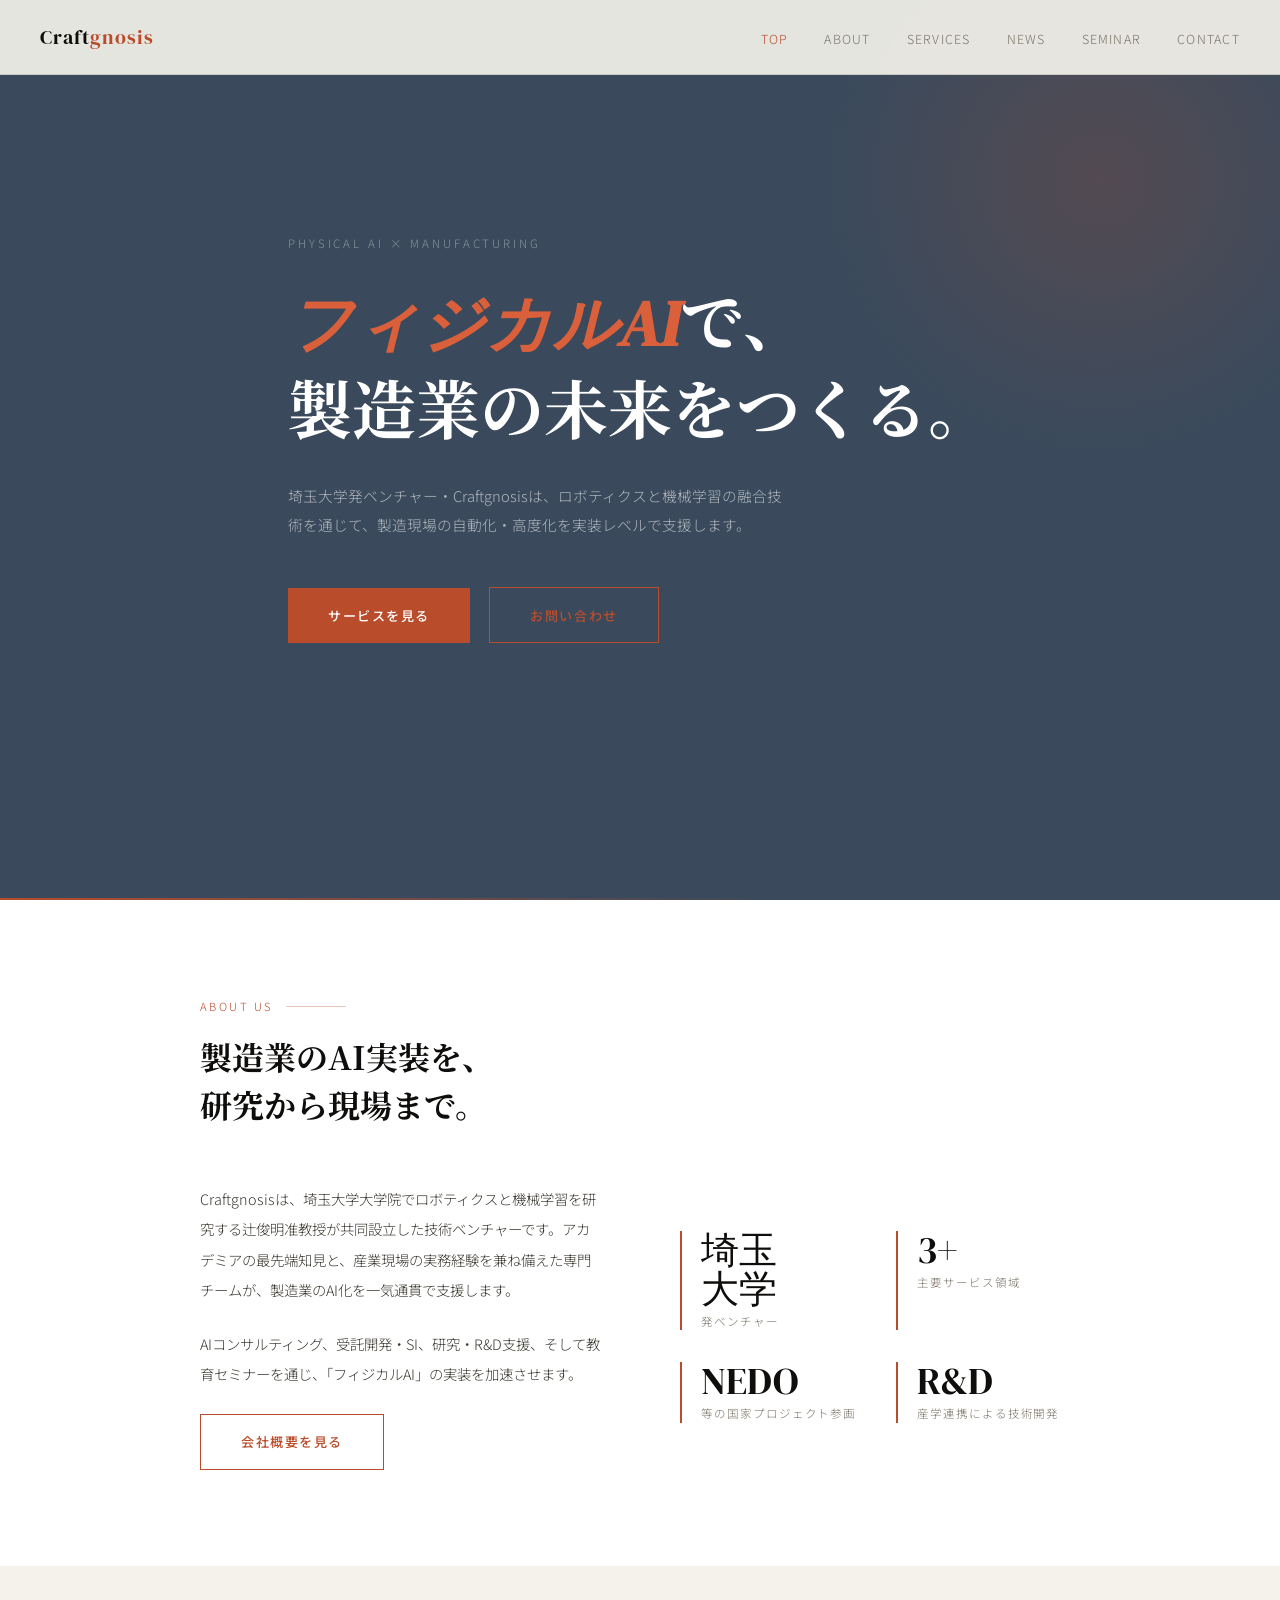
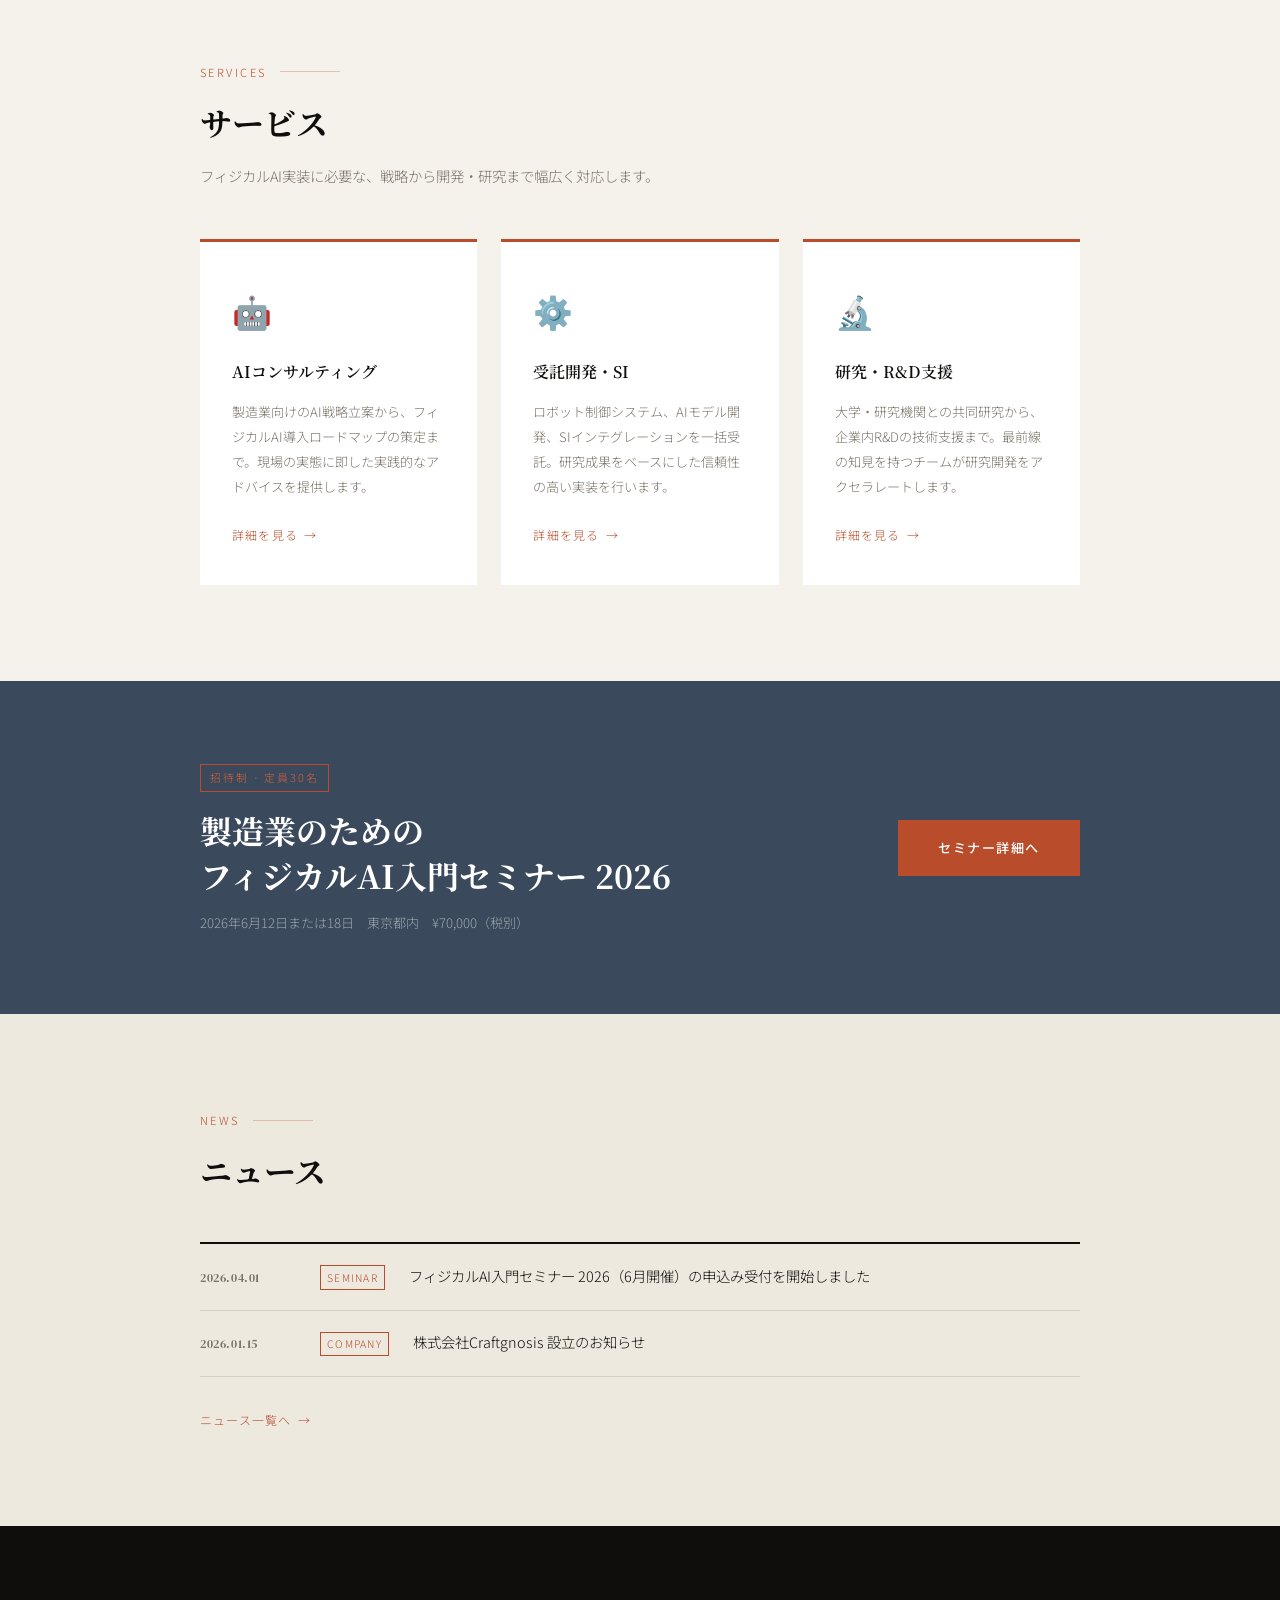
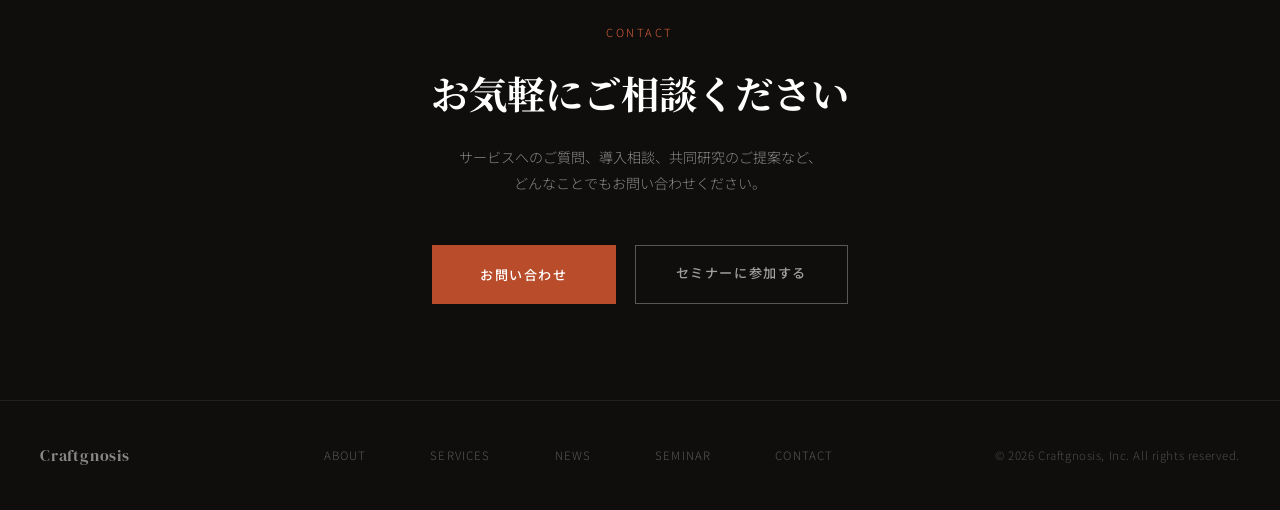
==== index.html @ 75afcda6 "Initial commit: Craftgnosis corporate HP (6 pages)" ====
<!DOCTYPE html>
<html lang="ja">
<head>
  <meta charset="UTF-8" />
  <meta name="viewport" content="width=device-width, initial-scale=1.0" />
  <title>Craftgnosis｜フィジカルAIで製造業の未来をつくる</title>
  <meta name="description" content="株式会社Craftgnosis。製造業向けフィジカルAIの研究・開発・実装支援。埼玉大学発ベンチャー。" />
  <link rel="preconnect" href="https://fonts.googleapis.com" />
  <link rel="preconnect" href="https://fonts.gstatic.com" crossorigin />
  <link href="https://fonts.googleapis.com/css2?family=Noto+Serif+JP:wght@400;600;700&family=Noto+Sans+JP:wght@300;400;500&family=DM+Serif+Display:ital@0;1&display=swap" rel="stylesheet" />
  <link rel="stylesheet" href="assets/css/common.css" />
  <style>
    /* ── HERO ── */
    .hero {
      min-height: 100vh;
      padding-top: 72px;
      display: flex;
      align-items: center;
      background: var(--steel);
      position: relative;
      overflow: hidden;
    }
    .hero::before {
      content: '';
      position: absolute;
      top: -120px; right: -120px;
      width: 600px; height: 600px;
      background: radial-gradient(circle, rgba(184,76,43,0.2) 0%, transparent 65%);
      pointer-events: none;
    }
    .hero::after {
      content: '';
      position: absolute;
      bottom: 0; left: 0; right: 0;
      height: 2px;
      background: linear-gradient(90deg, var(--rust) 0%, transparent 60%);
    }
    .hero .container { position: relative; z-index: 1; }

    .hero-eyebrow {
      font-size: 0.72rem;
      letter-spacing: 0.25em;
      text-transform: uppercase;
      color: rgba(255,255,255,0.4);
      margin-bottom: 1.5rem;
    }

    .hero-title {
      font-family: 'Noto Serif JP', serif;
      font-size: clamp(2.4rem, 5vw, 4rem);
      font-weight: 700;
      color: #fff;
      line-height: 1.3;
      margin-bottom: 2rem;
    }
    .hero-title em {
      font-style: italic;
      color: var(--rust-light);
      font-family: 'DM Serif Display', serif;
    }

    .hero-sub {
      font-size: 0.92rem;
      color: rgba(255,255,255,0.6);
      line-height: 2;
      max-width: 500px;
      margin-bottom: 3rem;
    }

    .hero-actions {
      display: flex;
      gap: 1.2rem;
      align-items: center;
      flex-wrap: wrap;
    }

    /* ── INTRO ── */
    .intro { background: #fff; }
    .intro-grid {
      display: grid;
      grid-template-columns: 1fr 1fr;
      gap: 5rem;
      align-items: center;
      margin-top: 3.5rem;
    }
    .intro-text p {
      font-size: 0.9rem;
      line-height: 2.1;
      color: #3a3830;
      margin-bottom: 1.5rem;
    }
    .intro-stats {
      display: grid;
      grid-template-columns: 1fr 1fr;
      gap: 2rem;
    }
    .stat-item {
      border-left: 2px solid var(--rust);
      padding-left: 1.2rem;
    }
    .stat-num {
      font-family: 'DM Serif Display', serif;
      font-size: 2.4rem;
      color: var(--ink);
      line-height: 1;
      margin-bottom: 0.3rem;
    }
    .stat-label {
      font-size: 0.72rem;
      color: var(--muted);
      letter-spacing: 0.08em;
      line-height: 1.5;
    }

    /* ── SERVICES ── */
    .services { background: var(--paper); }
    .services-grid {
      display: grid;
      grid-template-columns: repeat(3, 1fr);
      gap: 1.5rem;
      margin-top: 3rem;
    }
    .service-card {
      background: #fff;
      padding: 2.5rem 2rem;
      border-top: 3px solid var(--rust);
      display: flex;
      flex-direction: column;
    }
    .service-icon {
      font-size: 2rem;
      margin-bottom: 1.2rem;
    }
    .service-card h3 {
      font-family: 'Noto Serif JP', serif;
      font-size: 1rem;
      font-weight: 600;
      margin-bottom: 0.8rem;
    }
    .service-card p {
      font-size: 0.82rem;
      color: var(--muted);
      line-height: 1.9;
      flex: 1;
    }
    .service-link {
      margin-top: 1.5rem;
      font-size: 0.75rem;
      letter-spacing: 0.1em;
      text-transform: uppercase;
      color: var(--rust);
      text-decoration: none;
      display: flex;
      align-items: center;
      gap: 0.4rem;
      transition: gap 0.2s;
    }
    .service-link:hover { gap: 0.7rem; }
    .service-link::after { content: '→'; }

    /* ── SEMINAR BANNER ── */
    .seminar-banner {
      background: var(--steel);
      padding: 5rem 0;
    }
    .banner-inner {
      display: grid;
      grid-template-columns: 1fr auto;
      gap: 3rem;
      align-items: center;
    }
    .banner-badge {
      display: inline-block;
      font-size: 0.68rem;
      letter-spacing: 0.18em;
      text-transform: uppercase;
      color: var(--rust-light);
      border: 1px solid var(--rust);
      padding: 0.3em 0.8em;
      margin-bottom: 1rem;
      width: fit-content;
    }
    .banner-title {
      font-family: 'Noto Serif JP', serif;
      font-size: clamp(1.4rem, 2.5vw, 2rem);
      font-weight: 700;
      color: #fff;
      line-height: 1.4;
      margin-bottom: 0.8rem;
    }
    .banner-meta {
      font-size: 0.82rem;
      color: rgba(255,255,255,0.5);
    }

    /* ── NEWS ── */
    .news { background: var(--cream); }
    .news-list {
      margin-top: 3rem;
      border-top: 2px solid var(--ink);
    }
    .news-item {
      display: grid;
      grid-template-columns: 6rem auto 1fr;
      gap: 1.5rem;
      align-items: baseline;
      padding: 1.2rem 0;
      border-bottom: 1px solid var(--line);
      text-decoration: none;
      color: var(--ink);
      transition: color 0.2s;
    }
    .news-item:hover { color: var(--rust); }
    .news-date {
      font-size: 0.75rem;
      color: var(--muted);
      letter-spacing: 0.05em;
      font-family: 'DM Serif Display', serif;
    }
    .news-cat {
      font-size: 0.65rem;
      letter-spacing: 0.12em;
      text-transform: uppercase;
      color: var(--rust);
      border: 1px solid var(--rust);
      padding: 0.2em 0.6em;
      white-space: nowrap;
    }
    .news-title { font-size: 0.9rem; line-height: 1.6; }
    .news-more {
      margin-top: 2rem;
      text-align: right;
    }

    /* ── CONTACT CTA ── */
    .contact-cta {
      background: var(--ink);
      padding: 6rem 0;
      text-align: center;
    }
    .contact-cta .section-label { justify-content: center; color: var(--rust-light); }
    .contact-cta .section-label::after { display: none; }
    .contact-cta-title {
      font-family: 'Noto Serif JP', serif;
      font-size: clamp(1.8rem, 3vw, 2.4rem);
      font-weight: 700;
      color: #fff;
      margin-bottom: 1rem;
    }
    .contact-cta-sub {
      font-size: 0.88rem;
      color: rgba(255,255,255,0.5);
      margin-bottom: 3rem;
      line-height: 1.9;
    }
    .cta-group {
      display: flex;
      gap: 1.2rem;
      justify-content: center;
      flex-wrap: wrap;
    }

    /* ── RESPONSIVE ── */
    @media (max-width: 768px) {
      .hero { min-height: auto; padding: 6rem 0 4rem; }
      .intro-grid { grid-template-columns: 1fr; gap: 2.5rem; }
      .services-grid { grid-template-columns: 1fr; }
      .banner-inner { grid-template-columns: 1fr; gap: 2rem; }
      .intro-stats { grid-template-columns: 1fr 1fr; }
      .news-item { grid-template-columns: 1fr; gap: 0.4rem; }
    }
  </style>
</head>
<body>

<!-- HEADER -->
<header>
  <a href="/" class="logo">Craft<span>gnosis</span></a>
  <nav>
    <a href="/" class="active">TOP</a>
    <a href="about/">About</a>
    <a href="services/">Services</a>
    <a href="news/">News</a>
    <a href="seminar/">Seminar</a>
    <a href="contact/">Contact</a>
  </nav>
</header>

<!-- HERO -->
<section class="hero">
  <div class="container">
    <p class="hero-eyebrow">Physical AI × Manufacturing</p>
    <h1 class="hero-title">
      <em>フィジカルAI</em>で、<br/>
      製造業の未来をつくる。
    </h1>
    <p class="hero-sub">
      埼玉大学発ベンチャー・Craftgnosisは、ロボティクスと機械学習の融合技術を通じて、製造現場の自動化・高度化を実装レベルで支援します。
    </p>
    <div class="hero-actions">
      <a href="services/" class="cta-btn">サービスを見る</a>
      <a href="contact/" class="cta-outline">お問い合わせ</a>
    </div>
  </div>
</section>

<!-- INTRO -->
<section class="intro">
  <div class="container">
    <p class="section-label">About Us</p>
    <h2 class="section-title">製造業のAI実装を、<br/>研究から現場まで。</h2>
    <div class="intro-grid">
      <div class="intro-text">
        <p>
          Craftgnosisは、埼玉大学大学院でロボティクスと機械学習を研究する辻俊明准教授が共同設立した技術ベンチャーです。アカデミアの最先端知見と、産業現場の実務経験を兼ね備えた専門チームが、製造業のAI化を一気通貫で支援します。
        </p>
        <p>
          AIコンサルティング、受託開発・SI、研究・R&D支援、そして教育セミナーを通じ、「フィジカルAI」の実装を加速させます。
        </p>
        <a href="about/" class="cta-outline">会社概要を見る</a>
      </div>
      <div class="intro-stats">
        <div class="stat-item fade-up">
          <div class="stat-num">埼玉<br/>大学</div>
          <div class="stat-label">発ベンチャー</div>
        </div>
        <div class="stat-item fade-up">
          <div class="stat-num">3+</div>
          <div class="stat-label">主要サービス領域</div>
        </div>
        <div class="stat-item fade-up">
          <div class="stat-num">NEDO</div>
          <div class="stat-label">等の国家プロジェクト参画</div>
        </div>
        <div class="stat-item fade-up">
          <div class="stat-num">R&D</div>
          <div class="stat-label">産学連携による技術開発</div>
        </div>
      </div>
    </div>
  </div>
</section>

<!-- SERVICES -->
<section class="services">
  <div class="container">
    <p class="section-label">Services</p>
    <h2 class="section-title">サービス</h2>
    <p class="section-lead">フィジカルAI実装に必要な、戦略から開発・研究まで幅広く対応します。</p>
    <div class="services-grid">
      <div class="service-card fade-up">
        <div class="service-icon">🤖</div>
        <h3>AIコンサルティング</h3>
        <p>製造業向けのAI戦略立案から、フィジカルAI導入ロードマップの策定まで。現場の実態に即した実践的なアドバイスを提供します。</p>
        <a href="services/" class="service-link">詳細を見る</a>
      </div>
      <div class="service-card fade-up">
        <div class="service-icon">⚙️</div>
        <h3>受託開発・SI</h3>
        <p>ロボット制御システム、AIモデル開発、SIインテグレーションを一括受託。研究成果をベースにした信頼性の高い実装を行います。</p>
        <a href="services/" class="service-link">詳細を見る</a>
      </div>
      <div class="service-card fade-up">
        <div class="service-icon">🔬</div>
        <h3>研究・R&D支援</h3>
        <p>大学・研究機関との共同研究から、企業内R&Dの技術支援まで。最前線の知見を持つチームが研究開発をアクセラレートします。</p>
        <a href="services/" class="service-link">詳細を見る</a>
      </div>
    </div>
  </div>
</section>

<!-- SEMINAR BANNER -->
<section class="seminar-banner">
  <div class="container">
    <div class="banner-inner fade-up">
      <div>
        <div class="banner-badge">招待制 · 定員30名</div>
        <h2 class="banner-title">
          製造業のための<br/>フィジカルAI入門セミナー 2026
        </h2>
        <p class="banner-meta">2026年6月12日または18日　東京都内　¥70,000（税別）</p>
      </div>
      <a href="seminar/" class="cta-btn">セミナー詳細へ</a>
    </div>
  </div>
</section>

<!-- NEWS -->
<section class="news">
  <div class="container">
    <p class="section-label">News</p>
    <h2 class="section-title">ニュース</h2>
    <div class="news-list">
      <a href="seminar/" class="news-item fade-up">
        <span class="news-date">2026.04.01</span>
        <span class="news-cat">Seminar</span>
        <span class="news-title">フィジカルAI入門セミナー 2026（6月開催）の申込み受付を開始しました</span>
      </a>
      <a href="about/" class="news-item fade-up">
        <span class="news-date">2026.01.15</span>
        <span class="news-cat">Company</span>
        <span class="news-title">株式会社Craftgnosis 設立のお知らせ</span>
      </a>
    </div>
    <div class="news-more">
      <a href="news/" class="service-link">ニュース一覧へ</a>
    </div>
  </div>
</section>

<!-- CONTACT CTA -->
<section class="contact-cta">
  <div class="container">
    <p class="section-label">Contact</p>
    <h2 class="contact-cta-title">お気軽にご相談ください</h2>
    <p class="contact-cta-sub">
      サービスへのご質問、導入相談、共同研究のご提案など、<br/>どんなことでもお問い合わせください。
    </p>
    <div class="cta-group">
      <a href="contact/" class="cta-primary">お問い合わせ</a>
      <a href="seminar/" class="cta-outline" style="border-color:rgba(255,255,255,0.3);color:rgba(255,255,255,0.6);">セミナーに参加する</a>
    </div>
  </div>
</section>

<!-- FOOTER -->
<footer>
  <a href="/" class="footer-logo">Craftgnosis</a>
  <nav class="footer-nav">
    <a href="about/">About</a>
    <a href="services/">Services</a>
    <a href="news/">News</a>
    <a href="seminar/">Seminar</a>
    <a href="contact/">Contact</a>
  </nav>
  <div class="footer-copy">© 2026 Craftgnosis, Inc. All rights reserved.</div>
</footer>

<script src="assets/js/common.js"></script>
</body>
</html>
---- assets/css/common.css ----
/* ── GOOGLE FONTS ── */
/* Import in each HTML file:
   <link href="https://fonts.googleapis.com/css2?family=Noto+Serif+JP:wght@400;600;700&family=Noto+Sans+JP:wght@300;400;500&family=DM+Serif+Display:ital@0;1&display=swap" rel="stylesheet" />
*/

/* ── CSS VARIABLES ── */
:root {
  --ink: #0f0e0c;
  --paper: #f5f2ec;
  --cream: #ede9df;
  --rust: #b84c2b;
  --rust-light: #d9603a;
  --steel: #3a4a5c;
  --steel-light: #4e6278;
  --muted: #7a7367;
  --line: rgba(15,14,12,0.12);
}

/* ── RESET ── */
*, *::before, *::after { box-sizing: border-box; margin: 0; padding: 0; }
html { scroll-behavior: smooth; }

body {
  font-family: 'Noto Sans JP', sans-serif;
  background: var(--paper);
  color: var(--ink);
  font-weight: 300;
  line-height: 1.8;
  overflow-x: hidden;
}

/* ── HEADER ── */
header {
  position: fixed;
  top: 0; left: 0; right: 0;
  z-index: 100;
  padding: 1.2rem 2.5rem;
  display: flex;
  align-items: center;
  justify-content: space-between;
  background: rgba(245,242,236,0.92);
  backdrop-filter: blur(8px);
  border-bottom: 1px solid var(--line);
}

.logo {
  font-family: 'DM Serif Display', serif;
  font-size: 1.25rem;
  letter-spacing: 0.05em;
  color: var(--ink);
  text-decoration: none;
}
.logo span { color: var(--rust); }

nav a {
  font-size: 0.78rem;
  letter-spacing: 0.1em;
  text-transform: uppercase;
  color: var(--muted);
  text-decoration: none;
  margin-left: 2rem;
  transition: color 0.2s;
}
nav a:hover,
nav a.active { color: var(--rust); }

/* ── SECTION COMMON ── */
section { padding: 6rem 0; }

.container {
  max-width: 960px;
  margin: 0 auto;
  padding: 0 2.5rem;
}

.section-label {
  font-size: 0.7rem;
  letter-spacing: 0.22em;
  text-transform: uppercase;
  color: var(--rust);
  margin-bottom: 1rem;
  display: flex;
  align-items: center;
  gap: 0.8rem;
}
.section-label::after {
  content: '';
  flex: 1;
  height: 1px;
  background: var(--rust);
  opacity: 0.3;
  max-width: 60px;
}

.section-title {
  font-family: 'Noto Serif JP', serif;
  font-size: clamp(1.6rem, 2.5vw, 2.2rem);
  font-weight: 700;
  line-height: 1.5;
  margin-bottom: 1rem;
}

.section-lead {
  font-size: 0.9rem;
  color: var(--muted);
  line-height: 2;
  max-width: 580px;
}

/* ── CTA BUTTONS ── */
.cta-btn, .cta-primary {
  display: inline-block;
  background: var(--rust);
  color: #fff;
  font-size: 0.82rem;
  font-weight: 500;
  letter-spacing: 0.12em;
  text-transform: uppercase;
  text-decoration: none;
  padding: 1rem 2.5rem;
  transition: background 0.2s, transform 0.15s;
  width: fit-content;
}
.cta-btn:hover, .cta-primary:hover {
  background: var(--rust-light);
  transform: translateY(-1px);
}
.cta-primary { padding: 1.1rem 3rem; }

.cta-outline {
  display: inline-block;
  border: 1px solid var(--rust);
  color: var(--rust);
  font-size: 0.82rem;
  font-weight: 500;
  letter-spacing: 0.12em;
  text-transform: uppercase;
  text-decoration: none;
  padding: 0.95rem 2.5rem;
  transition: background 0.2s, color 0.2s;
}
.cta-outline:hover {
  background: var(--rust);
  color: #fff;
}

/* ── PAGE HERO (inner pages) ── */
.page-hero {
  padding-top: 72px;
  background: var(--steel);
  padding-bottom: 5rem;
}
.page-hero .container { padding-top: 5rem; }
.page-hero .section-label { color: var(--rust-light); }
.page-hero .section-label::after { background: var(--rust-light); }
.page-hero .section-title { color: #fff; }
.page-hero .section-lead { color: rgba(255,255,255,0.6); }

/* ── FOOTER ── */
footer {
  background: var(--ink);
  border-top: 1px solid rgba(255,255,255,0.08);
  padding: 2.5rem;
  display: flex;
  align-items: center;
  justify-content: space-between;
}

.footer-logo {
  font-family: 'DM Serif Display', serif;
  color: rgba(255,255,255,0.5);
  font-size: 1rem;
  letter-spacing: 0.05em;
  text-decoration: none;
}

.footer-nav {
  display: flex;
  gap: 2rem;
}
.footer-nav a {
  font-size: 0.72rem;
  letter-spacing: 0.1em;
  text-transform: uppercase;
  color: rgba(255,255,255,0.3);
  text-decoration: none;
  transition: color 0.2s;
}
.footer-nav a:hover { color: rgba(255,255,255,0.7); }

.footer-copy {
  font-size: 0.72rem;
  color: rgba(255,255,255,0.25);
  letter-spacing: 0.05em;
}

/* ── ANIMATIONS ── */
@keyframes fadeUp {
  from { opacity: 0; transform: translateY(24px); }
  to   { opacity: 1; transform: translateY(0); }
}

.fade-up {
  opacity: 0;
  transform: translateY(20px);
  transition: opacity 0.6s ease, transform 0.6s ease;
}
.fade-up.visible {
  opacity: 1;
  transform: translateY(0);
}

/* ── RESPONSIVE ── */
@media (max-width: 768px) {
  header { padding: 1rem 1.5rem; }
  nav { display: none; }
  footer {
    flex-direction: column;
    gap: 1.2rem;
    text-align: center;
    padding: 2rem 1.5rem;
  }
  .footer-nav { display: none; }
  section { padding: 4rem 0; }
  .container { padding: 0 1.5rem; }
}
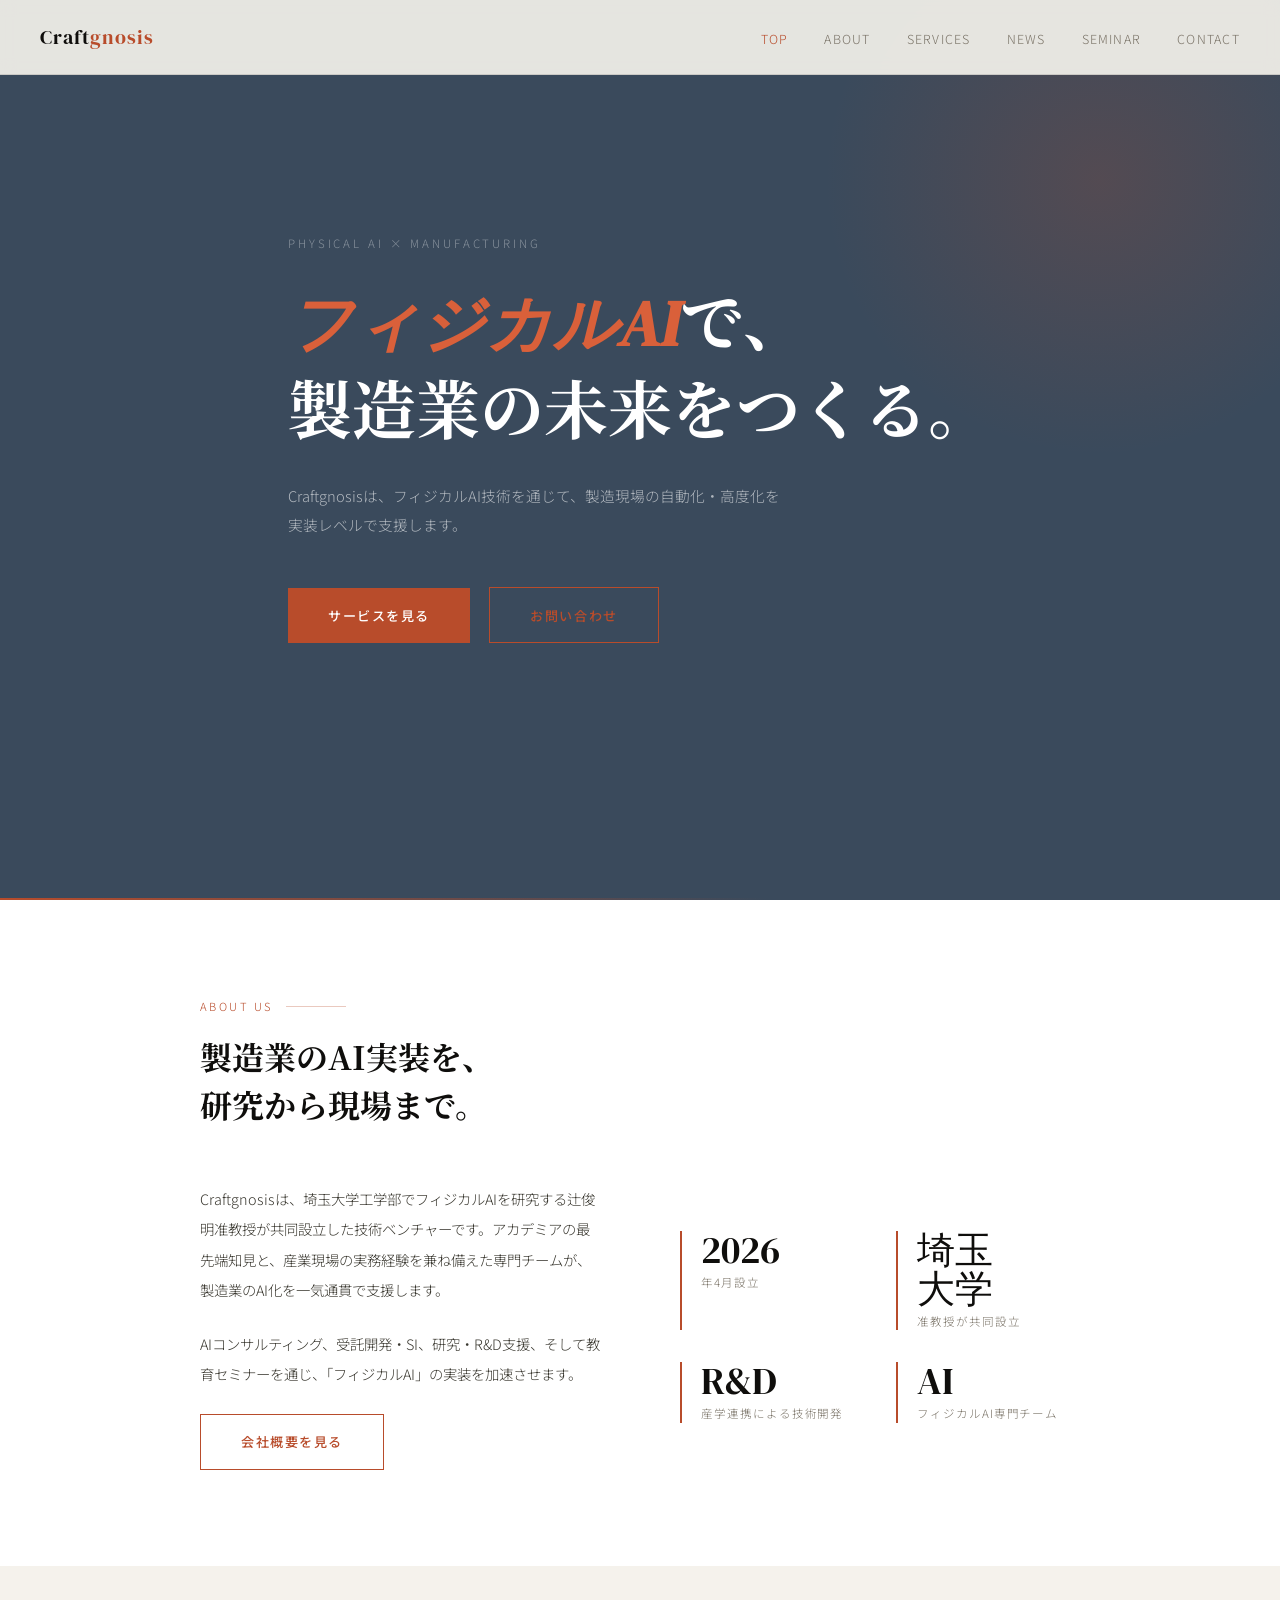
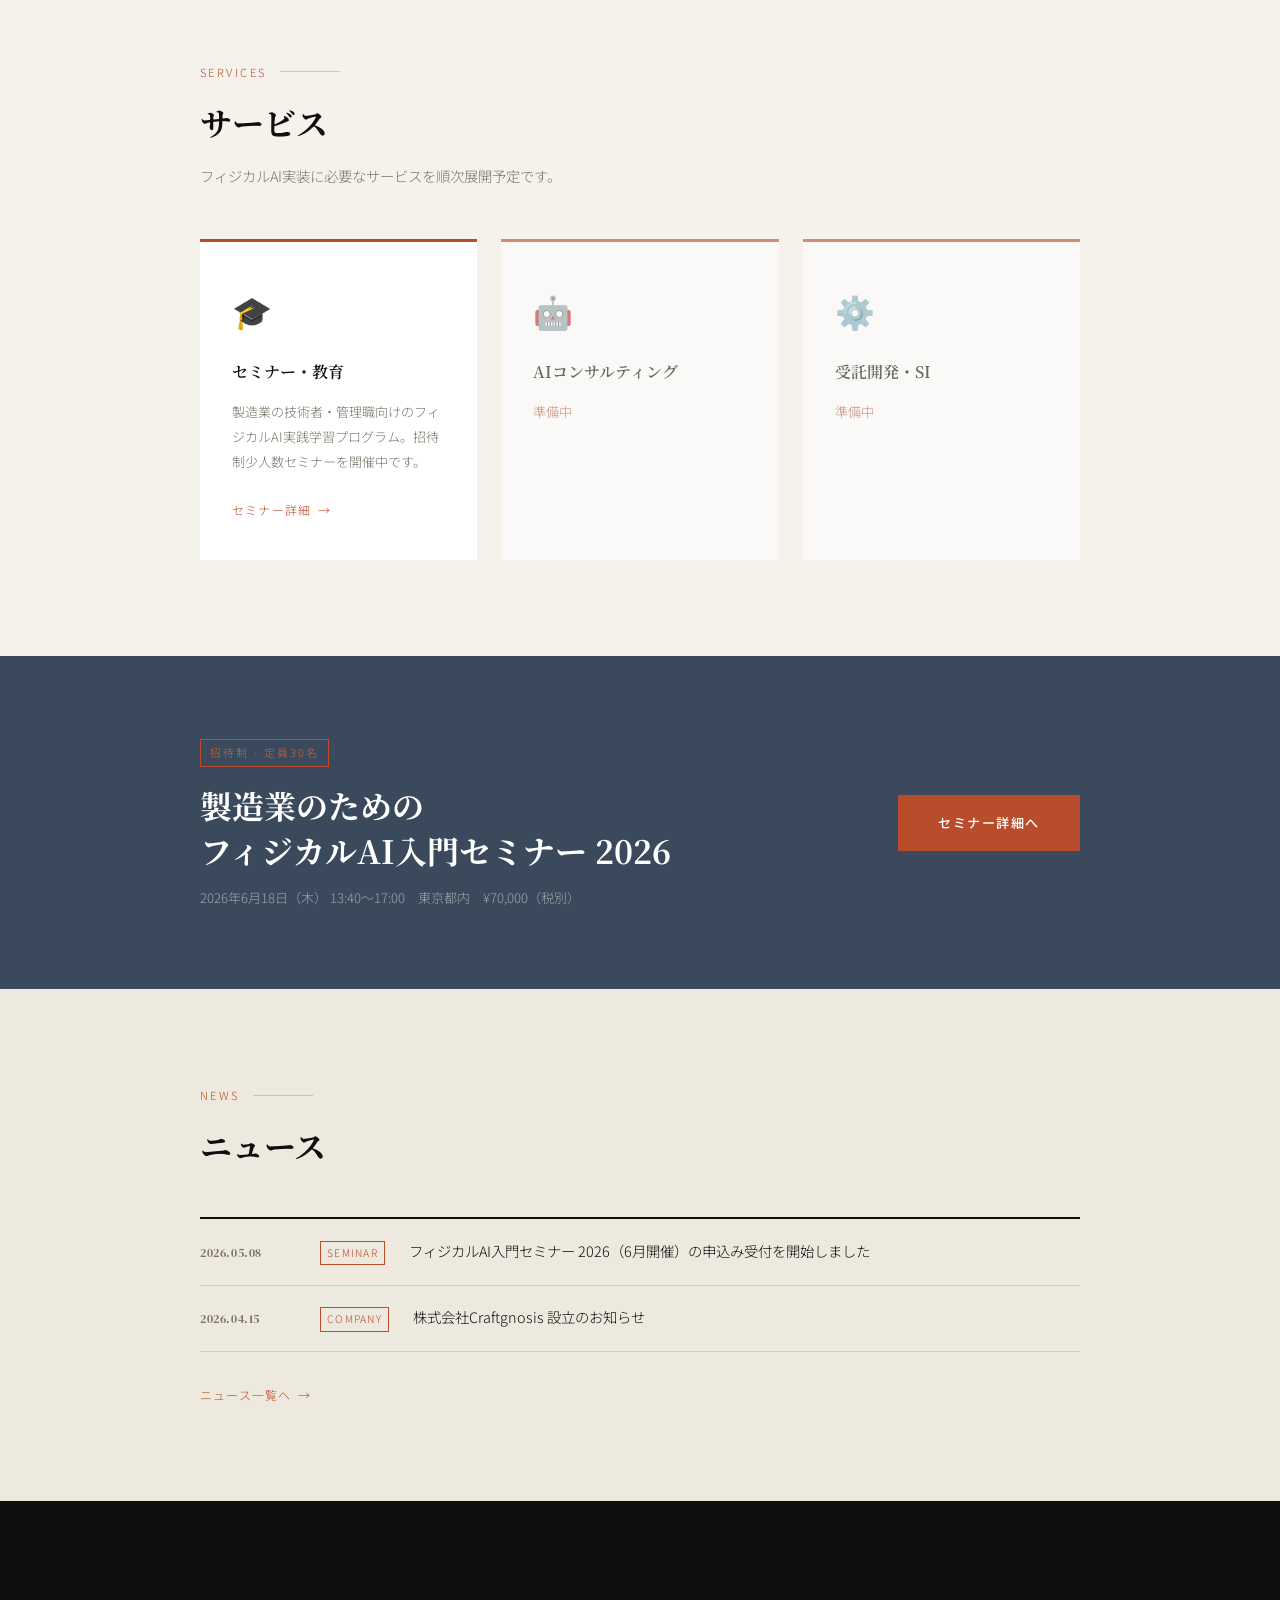
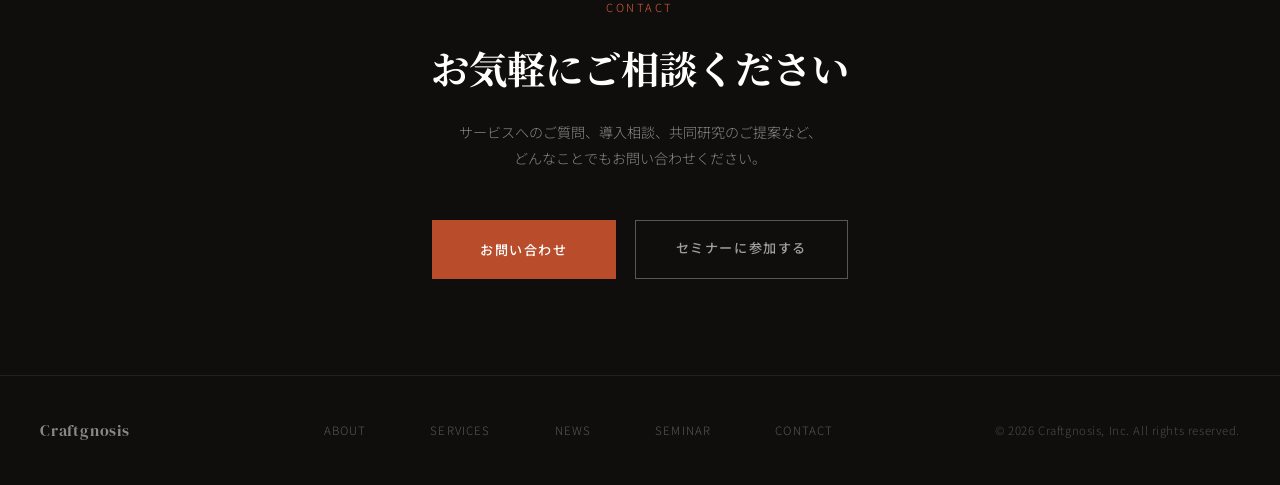
==== commit 8423f1d3: "fix: セミナーページ3点修正 - 修正①: Heroを左（テキスト+価格+招待情報）/ 右（画像）レイアウトに変更、レスポンシブ対応 - 修正②: 開催時間を13:40〜17:00に変更（semi" ====
--- a/index.html
+++ b/index.html
@@ -4,7 +4,7 @@
   <meta charset="UTF-8" />
   <meta name="viewport" content="width=device-width, initial-scale=1.0" />
   <title>Craftgnosis｜フィジカルAIで製造業の未来をつくる</title>
-  <meta name="description" content="株式会社Craftgnosis。製造業向けフィジカルAIの研究・開発・実装支援。埼玉大学発ベンチャー。" />
+  <meta name="description" content="株式会社Craftgnosis。製造業向けフィジカルAIの研究・開発・実装支援。" />
   <link rel="preconnect" href="https://fonts.googleapis.com" />
   <link rel="preconnect" href="https://fonts.gstatic.com" crossorigin />
   <link href="https://fonts.googleapis.com/css2?family=Noto+Serif+JP:wght@400;600;700&family=Noto+Sans+JP:wght@300;400;500&family=DM+Serif+Display:ital@0;1&display=swap" rel="stylesheet" />
@@ -295,7 +295,7 @@
       製造業の未来をつくる。
     </h1>
     <p class="hero-sub">
-      埼玉大学発ベンチャー・Craftgnosisは、ロボティクスと機械学習の融合技術を通じて、製造現場の自動化・高度化を実装レベルで支援します。
+      Craftgnosisは、フィジカルAI技術を通じて、製造現場の自動化・高度化を実装レベルで支援します。
     </p>
     <div class="hero-actions">
       <a href="services/" class="cta-btn">サービスを見る</a>
@@ -312,7 +312,7 @@
     <div class="intro-grid">
       <div class="intro-text">
         <p>
-          Craftgnosisは、埼玉大学大学院でロボティクスと機械学習を研究する辻俊明准教授が共同設立した技術ベンチャーです。アカデミアの最先端知見と、産業現場の実務経験を兼ね備えた専門チームが、製造業のAI化を一気通貫で支援します。
+          Craftgnosisは、埼玉大学工学部でフィジカルAIを研究する辻俊明准教授が共同設立した技術ベンチャーです。アカデミアの最先端知見と、産業現場の実務経験を兼ね備えた専門チームが、製造業のAI化を一気通貫で支援します。
         </p>
         <p>
           AIコンサルティング、受託開発・SI、研究・R&D支援、そして教育セミナーを通じ、「フィジカルAI」の実装を加速させます。
@@ -321,21 +321,21 @@
       </div>
       <div class="intro-stats">
         <div class="stat-item fade-up">
-          <div class="stat-num">埼玉<br/>大学</div>
-          <div class="stat-label">発ベンチャー</div>
+          <div class="stat-num">2026</div>
+          <div class="stat-label">年4月設立</div>
         </div>
         <div class="stat-item fade-up">
-          <div class="stat-num">3+</div>
-          <div class="stat-label">主要サービス領域</div>
-        </div>
-        <div class="stat-item fade-up">
-          <div class="stat-num">NEDO</div>
-          <div class="stat-label">等の国家プロジェクト参画</div>
+          <div class="stat-num">埼玉<br/>大学</div>
+          <div class="stat-label">准教授が共同設立</div>
         </div>
         <div class="stat-item fade-up">
           <div class="stat-num">R&D</div>
           <div class="stat-label">産学連携による技術開発</div>
         </div>
+        <div class="stat-item fade-up">
+          <div class="stat-num">AI</div>
+          <div class="stat-label">フィジカルAI専門チーム</div>
+        </div>
       </div>
     </div>
   </div>
@@ -346,25 +346,23 @@
   <div class="container">
     <p class="section-label">Services</p>
     <h2 class="section-title">サービス</h2>
-    <p class="section-lead">フィジカルAI実装に必要な、戦略から開発・研究まで幅広く対応します。</p>
+    <p class="section-lead">フィジカルAI実装に必要なサービスを順次展開予定です。</p>
     <div class="services-grid">
       <div class="service-card fade-up">
+        <div class="service-icon">🎓</div>
+        <h3>セミナー・教育</h3>
+        <p>製造業の技術者・管理職向けのフィジカルAI実践学習プログラム。招待制少人数セミナーを開催中です。</p>
+        <a href="seminar/" class="service-link">セミナー詳細</a>
+      </div>
+      <div class="service-card fade-up" style="opacity:0.6;">
         <div class="service-icon">🤖</div>
         <h3>AIコンサルティング</h3>
-        <p>製造業向けのAI戦略立案から、フィジカルAI導入ロードマップの策定まで。現場の実態に即した実践的なアドバイスを提供します。</p>
-        <a href="services/" class="service-link">詳細を見る</a>
-      </div>
-      <div class="service-card fade-up">
+        <p style="color:var(--rust);">準備中</p>
+      </div>
+      <div class="service-card fade-up" style="opacity:0.6;">
         <div class="service-icon">⚙️</div>
         <h3>受託開発・SI</h3>
-        <p>ロボット制御システム、AIモデル開発、SIインテグレーションを一括受託。研究成果をベースにした信頼性の高い実装を行います。</p>
-        <a href="services/" class="service-link">詳細を見る</a>
-      </div>
-      <div class="service-card fade-up">
-        <div class="service-icon">🔬</div>
-        <h3>研究・R&D支援</h3>
-        <p>大学・研究機関との共同研究から、企業内R&Dの技術支援まで。最前線の知見を持つチームが研究開発をアクセラレートします。</p>
-        <a href="services/" class="service-link">詳細を見る</a>
+        <p style="color:var(--rust);">準備中</p>
       </div>
     </div>
   </div>
@@ -379,7 +377,7 @@
         <h2 class="banner-title">
           製造業のための<br/>フィジカルAI入門セミナー 2026
         </h2>
-        <p class="banner-meta">2026年6月12日または18日　東京都内　¥70,000（税別）</p>
+        <p class="banner-meta">2026年6月18日（木） 13:40〜17:00　東京都内　¥70,000（税別）</p>
       </div>
       <a href="seminar/" class="cta-btn">セミナー詳細へ</a>
     </div>
@@ -393,12 +391,12 @@
     <h2 class="section-title">ニュース</h2>
     <div class="news-list">
       <a href="seminar/" class="news-item fade-up">
-        <span class="news-date">2026.04.01</span>
+        <span class="news-date">2026.05.08</span>
         <span class="news-cat">Seminar</span>
         <span class="news-title">フィジカルAI入門セミナー 2026（6月開催）の申込み受付を開始しました</span>
       </a>
       <a href="about/" class="news-item fade-up">
-        <span class="news-date">2026.01.15</span>
+        <span class="news-date">2026.04.15</span>
         <span class="news-cat">Company</span>
         <span class="news-title">株式会社Craftgnosis 設立のお知らせ</span>
       </a>
